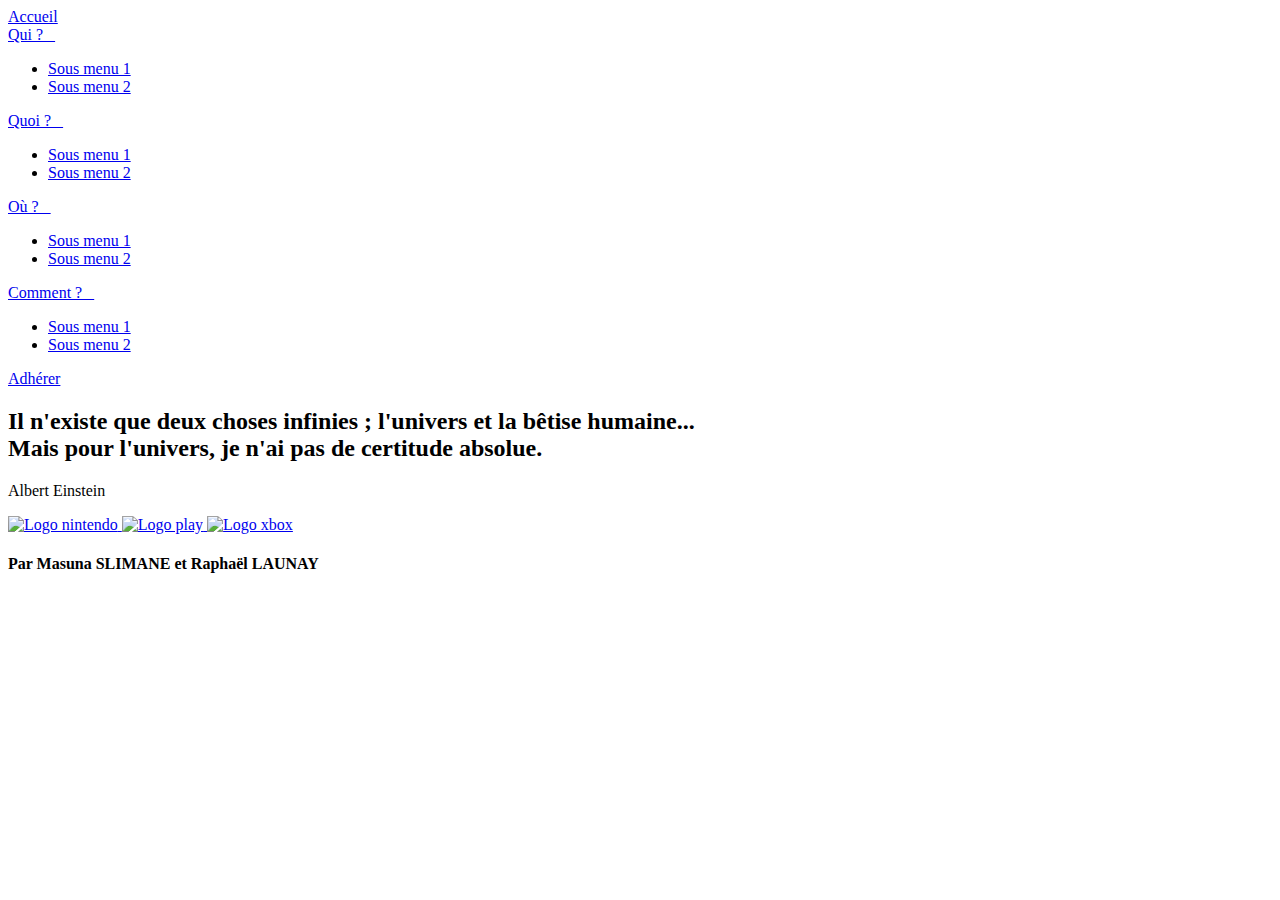
==== Index.html @ 208a28e5 "Commit 2" ====
<!DOCTYPE html>
<html>

<head>
    <meta charset="utf-8" />
    <meta http-equiv="X-UA-Compatible" content="=IE-edge">
    <title tire> Les ptits Débrouillards </title>
    <meta name="viewport" content="width=device-width" , initial-scale="1">
    <link rel="stylesheet" type="text/css" media="screen" href="style.css" />
    <meta lang="fr-FR">
</head>

<body>
    <!--  header -->
    <header>
        <nav>
            <li><a href="index.html">Accueil</a></li>
            <li class="deroulant" id="menu"><a href="#"> Qui ? &ensp;</a>
                <ul class="sous">
                    <li><a href="ProfLayton.html"> Sous menu 1 </a></li>
                    <li><a href="Mario Kart.html"> Sous menu 2 </a></li>
                </ul>
            </li>
            <li class=deroulant id="menu"> <a href="#"> Quoi ? &ensp;</a>
                <ul class="sous">
                    <li><a href="ProfLayton.html"> Sous menu 1 </a></li>
                    <li><a href="Mario Kart.html"> Sous menu 2 </a></li>
                </ul>
            </li>
            <li class=deroulant id="menu"> <a href="#"> Où ? &ensp;</a>
                <ul class="sous">
                    <li><a href="ProfLayton.html"> Sous menu 1 </a></li>
                    <li><a href="Mario Kart.html"> Sous menu 2 </a></li>
                </ul>
            </li>
            <li class=deroulant id="menu"> <a href="#"> Comment ? &ensp;</a>
                <ul class="sous">
                    <li><a href="ProfLayton.html"> Sous menu 1 </a></li>
                    <li><a href="Mario Kart.html"> Sous menu 2 </a></li>
                </ul>
            </li>
            <li><a href="Formulaire.html"> Adhérer </a></li>
        </nav>
    </header>


    <!--  Body  -->
    <section id="Citation">
        <h2 id="Quote"> Il n'existe que deux choses infinies ; l'univers et la bêtise humaine... <br>
            Mais pour l'univers, je n'ai pas de certitude absolue. </h2>
        <p id="QuoteQui"> Albert Einstein </p>
    </section>


    <!--  footer -->
    <footer>
        <section id="imgfooter">
            <a target="_blank" href="https://www.nintendo.fr/" class="lien-nintendo">
                <img src="Images/Footer/Nintendo.png" alt="Logo nintendo" title="Logo Nintendo" />
            </a>
            <a target="_blank" href="https://www.playstation.com/fr-fr/" class="playstation">
                <img src="Images/Footer/Playstation.png" alt="Logo play" title="Logo Playstation" />
            </a>
            <a target="_blank" href="https://www.xbox.com/fr-FR" class="lien-icone">
                <img src="Images/Footer/Xbox.png" alt="Logo xbox" title="Logo XBOX" />
            </a>
        </section>
        <section id="credit">
            <h4> Par Masuna SLIMANE et Raphaël LAUNAY </h4>
        </section>
    </footer>
    </footer>
</body>


</html>
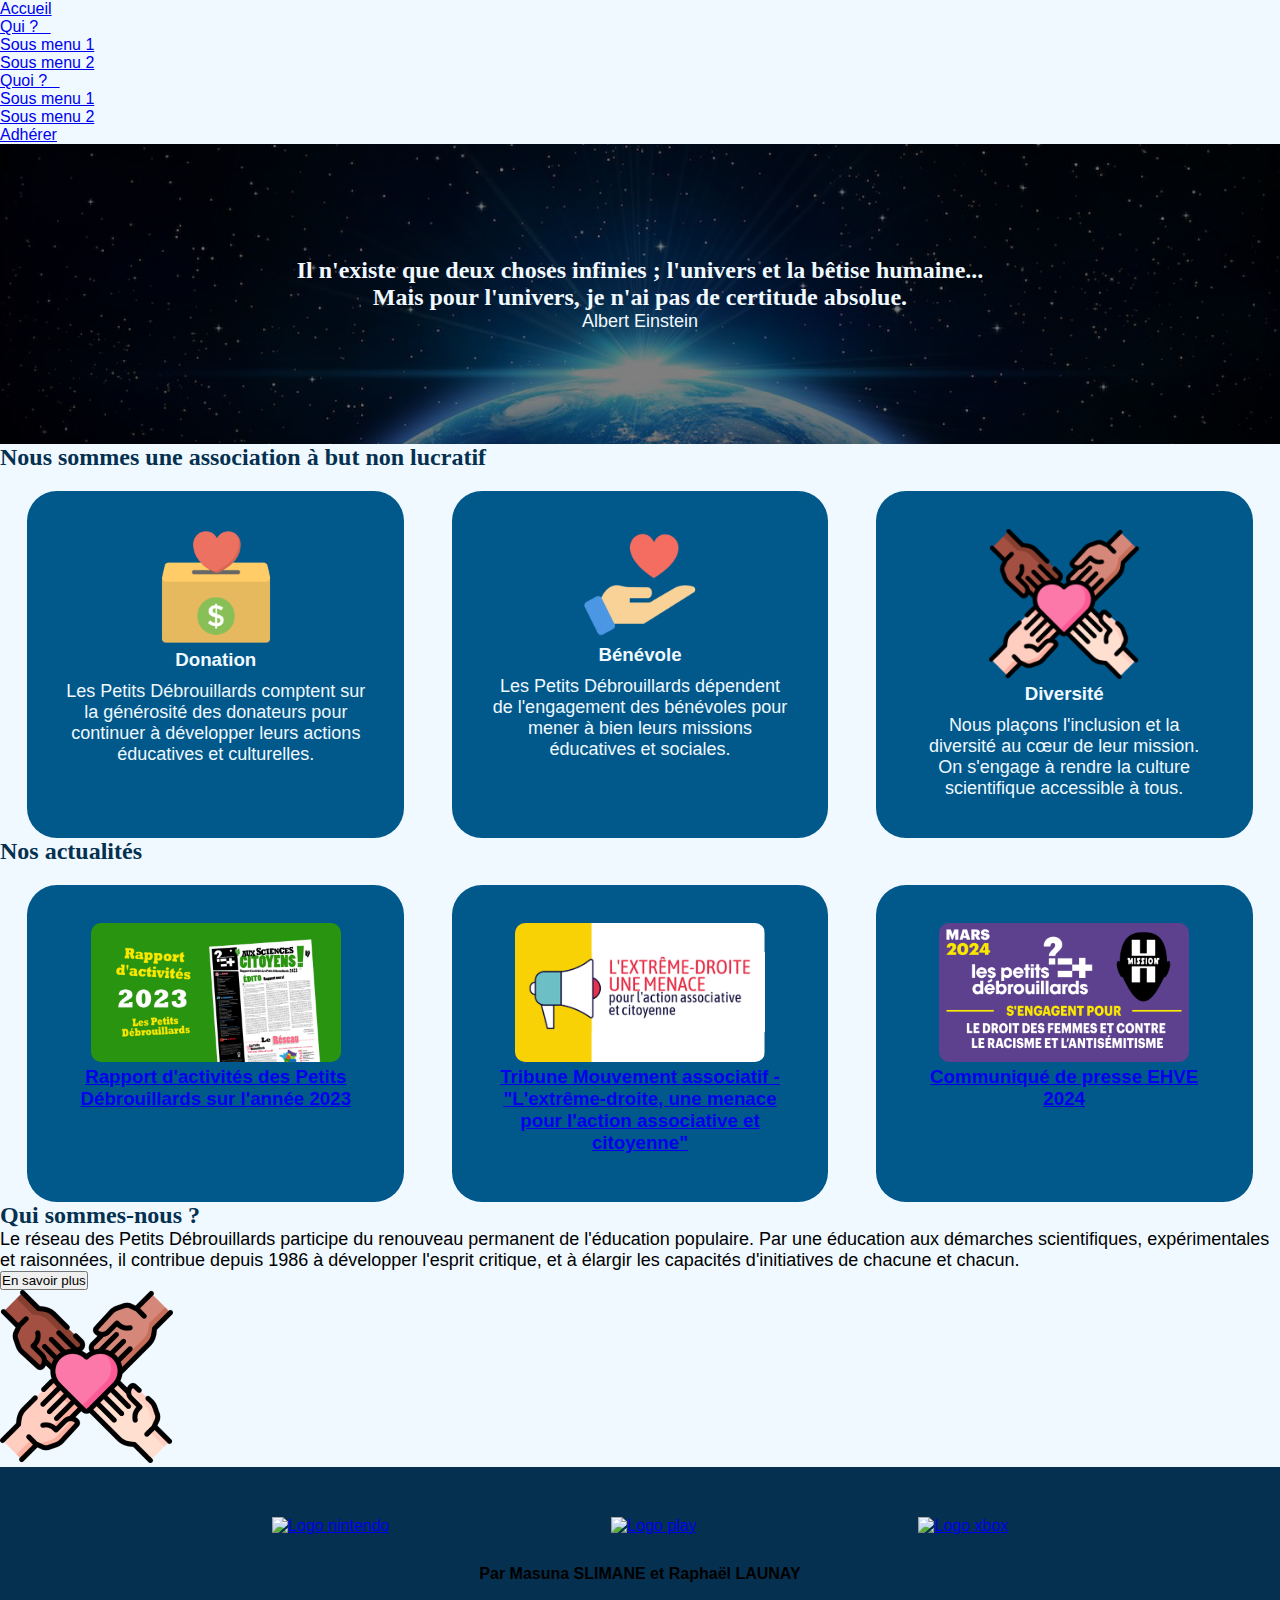
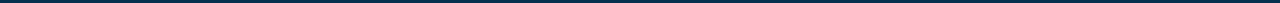
==== commit d194aa3a: "Commit 7" ====
--- a/Index.html
+++ b/Index.html
@@ -6,7 +6,9 @@
     <meta http-equiv="X-UA-Compatible" content="=IE-edge">
     <title tire> Les ptits Débrouillards </title>
     <meta name="viewport" content="width=device-width" , initial-scale="1">
-    <link rel="stylesheet" type="text/css" media="screen" href="style.css" />
+    <link rel='stylesheet' type='text/css' media='screen' href="Header.css" />
+    <link rel="stylesheet" type="text/css" media="screen" href="Style.css" />
+    <link rel="stylesheet" type="text/css" media="screen" href="Index.css" />
     <meta lang="fr-FR">
 </head>
 
@@ -27,19 +29,7 @@
                     <li><a href="Mario Kart.html"> Sous menu 2 </a></li>
                 </ul>
             </li>
-            <li class=deroulant id="menu"> <a href="#"> Où ? &ensp;</a>
-                <ul class="sous">
-                    <li><a href="ProfLayton.html"> Sous menu 1 </a></li>
-                    <li><a href="Mario Kart.html"> Sous menu 2 </a></li>
-                </ul>
-            </li>
-            <li class=deroulant id="menu"> <a href="#"> Comment ? &ensp;</a>
-                <ul class="sous">
-                    <li><a href="ProfLayton.html"> Sous menu 1 </a></li>
-                    <li><a href="Mario Kart.html"> Sous menu 2 </a></li>
-                </ul>
-            </li>
-            <li><a href="Formulaire.html"> Adhérer </a></li>
+            <li><a id="Adhésion" href="Adhesion.html"> Adhérer </a></li>
         </nav>
     </header>
 
@@ -51,11 +41,85 @@
         <p id="QuoteQui"> Albert Einstein </p>
     </section>
 
+    <section id="Nous">
+        <h2> Nous sommes une association à but non lucratif</h2>
+        <div id="Blocs">
+            <div class="PitiBloc">
+                <img src="Images/Picto/Don.png" id="Picto" alt="Pictogramme signifiant le don" />
+                <h3> Donation </h3>
+                <p>Les Petits Débrouillards comptent
+                    sur la générosité des donateurs
+                    pour continuer à développer leurs
+                    actions éducatives et culturelles.</p>
+            </div>
+            <div class="PitiBloc">
+                <img src="Images/Picto/Sante.png" id="Picto" alt="Pictogramme signifiant la santé" />
+                <h3> Bénévole </h3>
+                <p>Les Petits Débrouillards
+                    dépendent de l'engagement des
+                    bénévoles pour mener à bien leurs
+                    missions éducatives et sociales. </p>
+            </div>
+            <div class="PitiBloc">
+                <img src="Images/Picto/Ensemble.png" id="Picto"
+                    alt="Pictogramme signifiant l'inclusion et la diversité" />
+                <h3> Diversité </h3>
+                <p> Nous plaçons l'inclusion et la
+                    diversité au cœur de leur mission. <br>
+                    On s'engage à rendre la culture
+                    scientifique accessible à tous. </p>
+            </div>
+        </div>
+    </section>
+
+    <section id="Actus">
+        <h2> Nos actualités </h2>
+        <div id="PetitActu">
+            <div class="CaseActu">
+                <img src="Images/Thumbnail/Actu1.png" id="Minia" />
+                <a href="https://www.lespetitsdebrouillards.org/Data/Ou/apd/ra_apd.pdf">
+                    <h3> Rapport d'activités des Petits Débrouillards sur l'année 2023 </h3>
+                </a>
+            </div>
+            <div class="CaseActu">
+                <img src="Images/Thumbnail/Actu2.png" id="Minia" />
+                <a
+                    href="https://lemouvementassociatif.org/l-extreme-droite-une-menace-pour-l-action-associative-et-citoyenne-la-tribune/">
+                    <h3>
+                        Tribune Mouvement associatif - "L'extrême-droite, une menace pour l'action associative et
+                        citoyenne" </h3>
+                </a>
+            </div>
+            <div class="CaseActu">
+                <img src="Images/Thumbnail/Actu3.png" id="Minia" />
+                <a
+                    href="chrome-extension://efaidnbmnnnibpcajpcglclefindmkaj/https://www.lespetitsdebrouillards.org/Data/Ou/apd/DP_EHVE_2024.pdf">
+                    <h3>
+                        Communiqué de presse EHVE 2024 </h3>
+                </a>
+            </div>
+        </div>
+    </section>
+
+    <section id="Qui"></section>
+    <h2> Qui sommes-nous ? </h2>
+    <div id="QuiG">
+        <p> Le réseau des Petits Débrouillards participe du renouveau permanent de l'éducation populaire. Par une
+            éducation aux démarches scientifiques, expérimentales et raisonnées, il contribue depuis 1986 à développer
+            l'esprit critique, et à élargir les capacités d'initiatives de chacune et chacun. </p>
+            <a href="Qui.html"> <button> En savoir plus </button> </a>
+              
+    </div>
+    <div id="QuiD">
+        <img src="Images/Picto/Ensemble.png">
+    </div>
+    </section>
+
 
     <!--  footer -->
     <footer>
         <section id="imgfooter">
-            <a target="_blank" href="https://www.nintendo.fr/" class="lien-nintendo">
+            <a target="_blank" href="MentionsLegales.html" class="lien-nintendo">
                 <img src="Images/Footer/Nintendo.png" alt="Logo nintendo" title="Logo Nintendo" />
             </a>
             <a target="_blank" href="https://www.playstation.com/fr-fr/" class="playstation">
--- a/Style.css
+++ b/Style.css
@@ -0,0 +1,77 @@
+* {
+    margin: 0px;
+    padding: 0px;
+    font-family: 'Gill Sans', 'Gill Sans MT', Calibri, 'Trebuchet MS', sans-serif;
+}
+
+body {
+    background-color: #eff9ff;
+    display: flex;
+    flex-direction: column;
+}
+
+em {
+    font-style: normal;
+    color: #05304f;
+    font-weight: bold;
+}
+
+h2 {
+    font-size: x-large;
+    font-family: Cambria, Cochin, Georgia, Times, 'Times New Roman', serif;
+    color: #05304f;
+    display: flex;
+    flex-direction: row;
+    justify-content: baseline;
+}
+
+p {
+    font-size: large;
+    font-family: 'Lucida Sans', 'Lucida Sans Regular', 'Lucida Grande', 'Lucida Sans Unicode', Geneva, Verdana, sans-serif;
+}
+
+#Formulaire {
+    font-family: 'Franklin Gothic Medium', 'Arial Narrow', Arial, sans-serif;
+    width: 100%;
+    text-align: center;
+    background-color: #EDE2D1;
+    padding-top: 40px;
+    padding-bottom: 40px;
+}
+
+#article {
+    margin-left: 10px;
+    margin-right: 10px;
+}
+
+textarea {
+    width: 50%;
+    height: 500px;
+}
+
+#image {
+    size-adjust: 80%;
+    display: flex;
+    flex-direction: row;
+    align-self: center;
+}
+
+footer {
+    display: flex;
+    flex-direction: column;
+    background-color: #05304f;
+    padding: 20px;
+}
+
+#imgfooter {
+    display: flex;
+    padding: 30px;
+    flex-direction: row;
+    justify-content: space-evenly;
+    align-items: center;
+}
+
+#credit {
+    display: flex;
+    justify-content: center;
+}--- a/Index.css
+++ b/Index.css
@@ -0,0 +1,68 @@
+#Citation {
+    background-image: url(Images/Espace.png);
+    background-size: cover;
+    background-position: 75%;
+    height: 300px;
+    display: flex;
+    flex-direction: column;
+    justify-content: center;
+    align-items: center;
+}
+
+
+#Quote,
+#QuoteQui {
+    color: #eff9ff;
+    text-align: center;
+}
+
+#Blocs {
+    display: flex;
+    flex-direction: inherit;
+    justify-content: space-evenly;
+}
+
+.PitiBloc {
+    text-align: center;
+    color: #eff9ff;
+    background-color: #01588b;
+    max-width: 300px;
+    padding: 3%;
+    border-radius: 30px;
+    margin-top: 20px;
+    margin-left: 20px;
+    margin-right: 20px;
+}
+
+h3{
+    margin-bottom: 10px;
+}
+
+#Picto{
+    max-width: 150px;
+    max-height: 150px;
+}
+
+#Minia{
+    max-width: 250px;
+    border-radius: 10px;
+}
+
+
+#PetitActu {
+    display: flex;
+    flex-direction: inherit;
+    justify-content: space-evenly;
+}
+
+.CaseActu {
+    text-align: center;
+    color: #eff9ff;
+    background-color: #01588b;
+    max-width: 300px;
+    padding: 3%;
+    border-radius: 30px;
+    margin-top: 20px;
+    margin-left: 20px;
+    margin-right: 20px;
+}
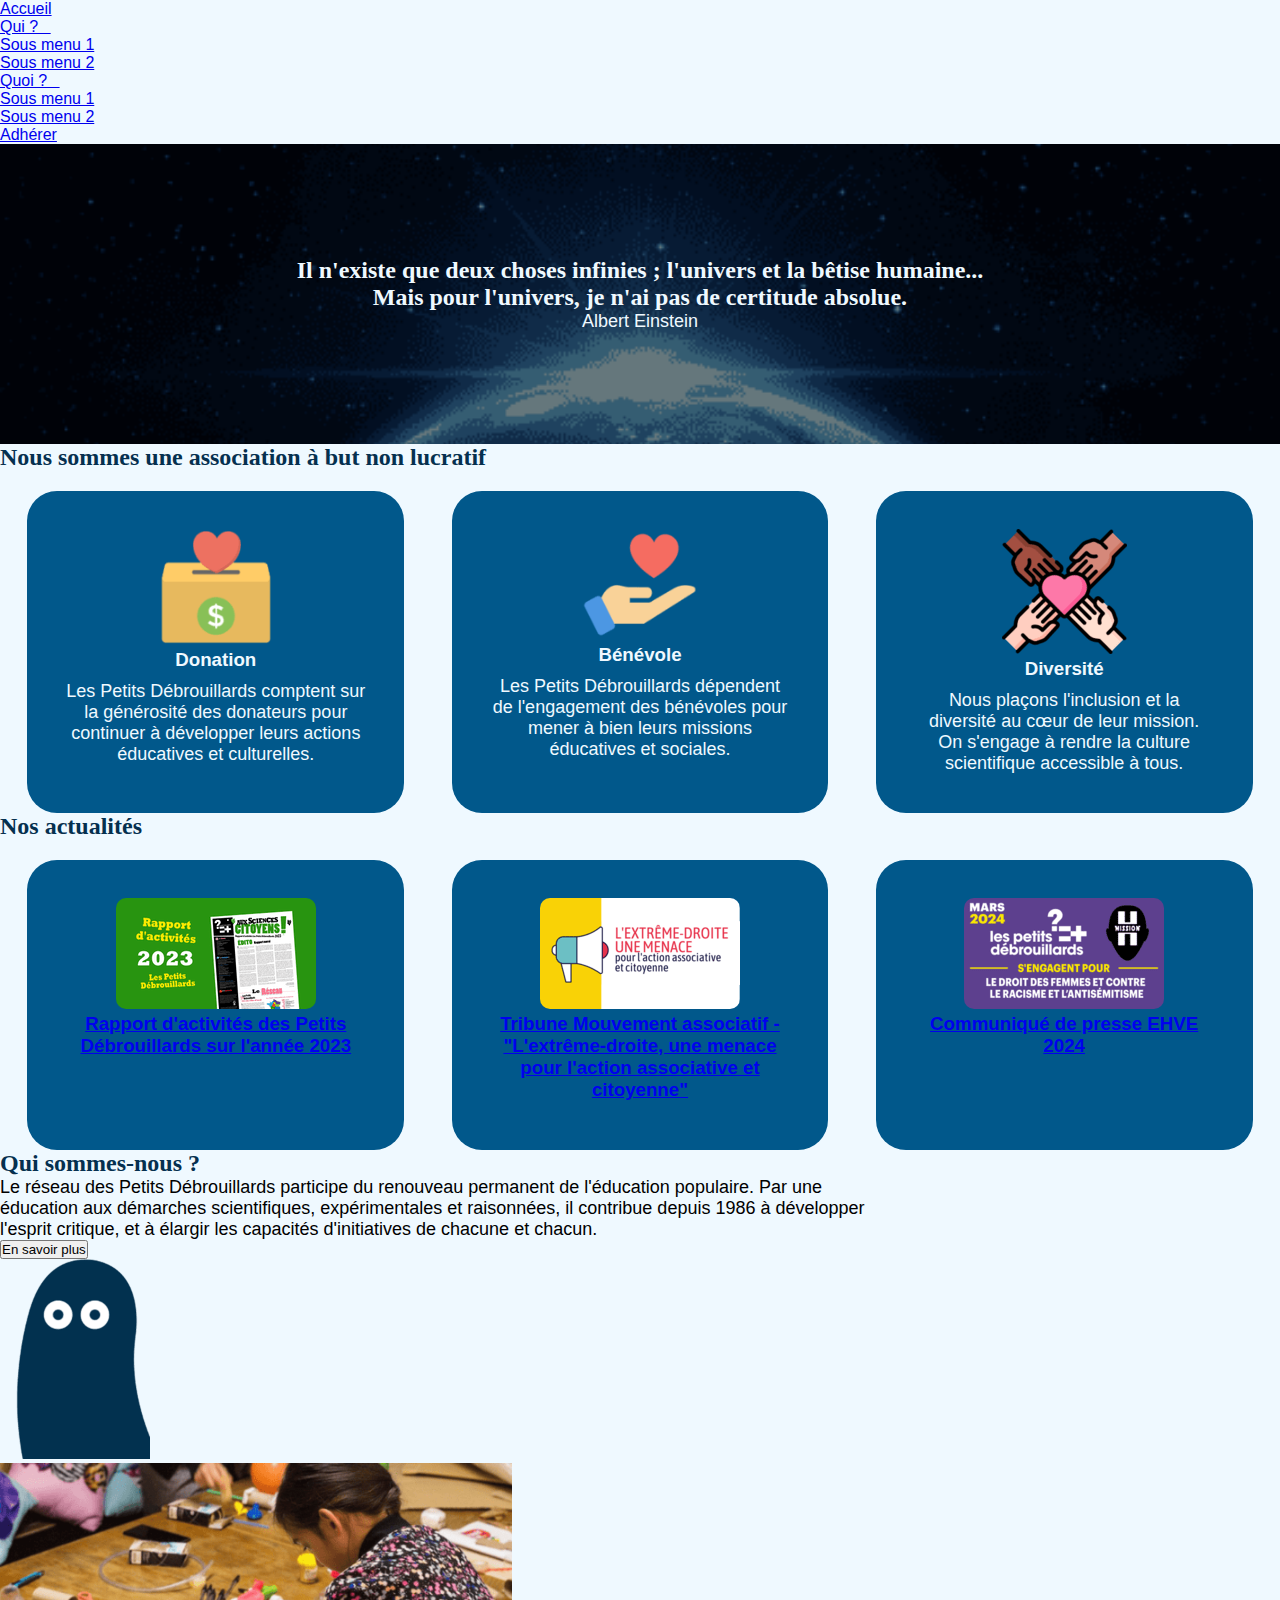
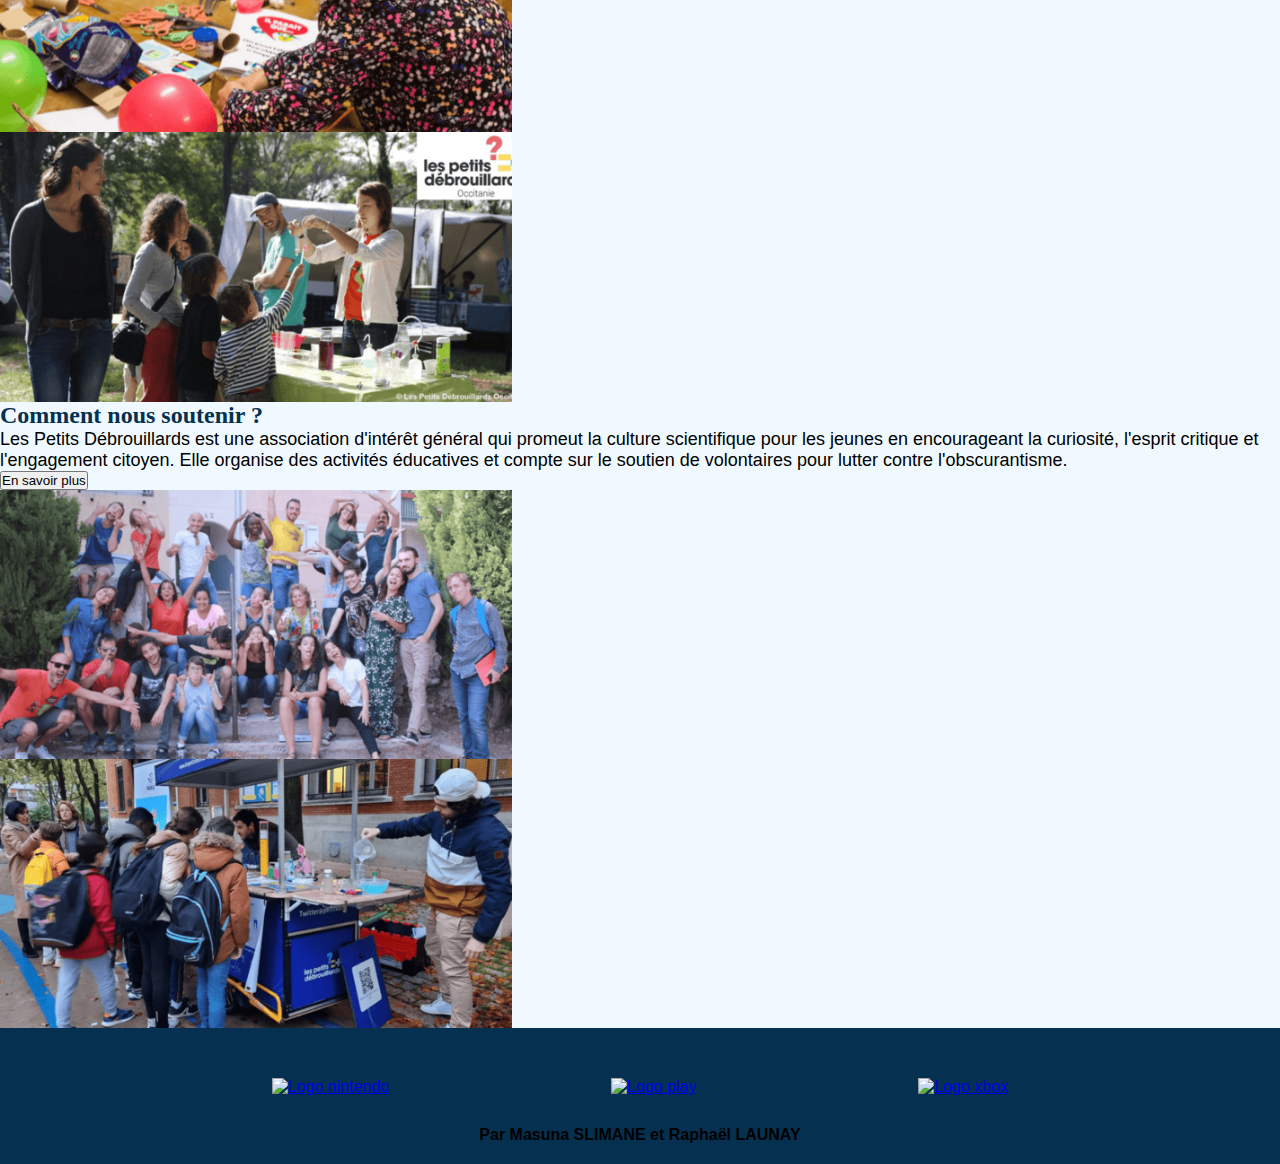
==== commit 4b30b704: "Commit 8 - Fin du cours" ====
--- a/Index.html
+++ b/Index.html
@@ -107,12 +107,30 @@
         <p> Le réseau des Petits Débrouillards participe du renouveau permanent de l'éducation populaire. Par une
             éducation aux démarches scientifiques, expérimentales et raisonnées, il contribue depuis 1986 à développer
             l'esprit critique, et à élargir les capacités d'initiatives de chacune et chacun. </p>
-            <a href="Qui.html"> <button> En savoir plus </button> </a>
-              
+        <a href="Qui.html"> <button> En savoir plus </button> </a>
+
     </div>
     <div id="QuiD">
-        <img src="Images/Picto/Ensemble.png">
+        <img id="Perso" src="Images/Picto/Personnage.png">
     </div>
+    </section>
+
+    <section id="Images1"></section>
+    <img id="ImgDessEnf" src="Images/DessinEnfant.png" />
+    <img id="ActSci" src="Images/Science.png">
+    </section>
+
+    <section id="Quoi"></section>
+    <h2> Comment nous soutenir ? </h2>
+    <p>Les Petits Débrouillards est une association d'intérêt général qui promeut la culture scientifique pour les
+        jeunes en encourageant la curiosité, l'esprit critique et l'engagement citoyen. Elle organise des activités
+        éducatives et compte sur le soutien de volontaires pour lutter contre l'obscurantisme.</p>
+    <a href="Adhesion.html"> <button> En savoir plus </button> </a>
+    </section>
+
+    <section id="Images2"></section>
+    <img id="ImgDessEnf" src="Images/Groupe.png" />
+    <img id="ActSci" src="Images/Boire.png">
     </section>
 
 
--- a/Style.css
+++ b/Style.css
@@ -30,19 +30,6 @@
     font-family: 'Lucida Sans', 'Lucida Sans Regular', 'Lucida Grande', 'Lucida Sans Unicode', Geneva, Verdana, sans-serif;
 }
 
-#Formulaire {
-    font-family: 'Franklin Gothic Medium', 'Arial Narrow', Arial, sans-serif;
-    width: 100%;
-    text-align: center;
-    background-color: #EDE2D1;
-    padding-top: 40px;
-    padding-bottom: 40px;
-}
-
-#article {
-    margin-left: 10px;
-    margin-right: 10px;
-}
 
 textarea {
     width: 50%;
--- a/Index.css
+++ b/Index.css
@@ -66,3 +66,27 @@
     margin-left: 20px;
     margin-right: 20px;
 }
+
+
+#QuiG{
+    width: 69%;
+}
+
+#QuiD{
+    width: 29%;
+}
+
+#Perso{
+    max-height: 200px ;
+}
+
+#ActSci, #ImgDessEnf{
+    display: flex;
+    flex-direction: row;
+    max-width: 40%;
+}
+
+#ActSci{
+    align-items: end;
+    justify-content: end;
+}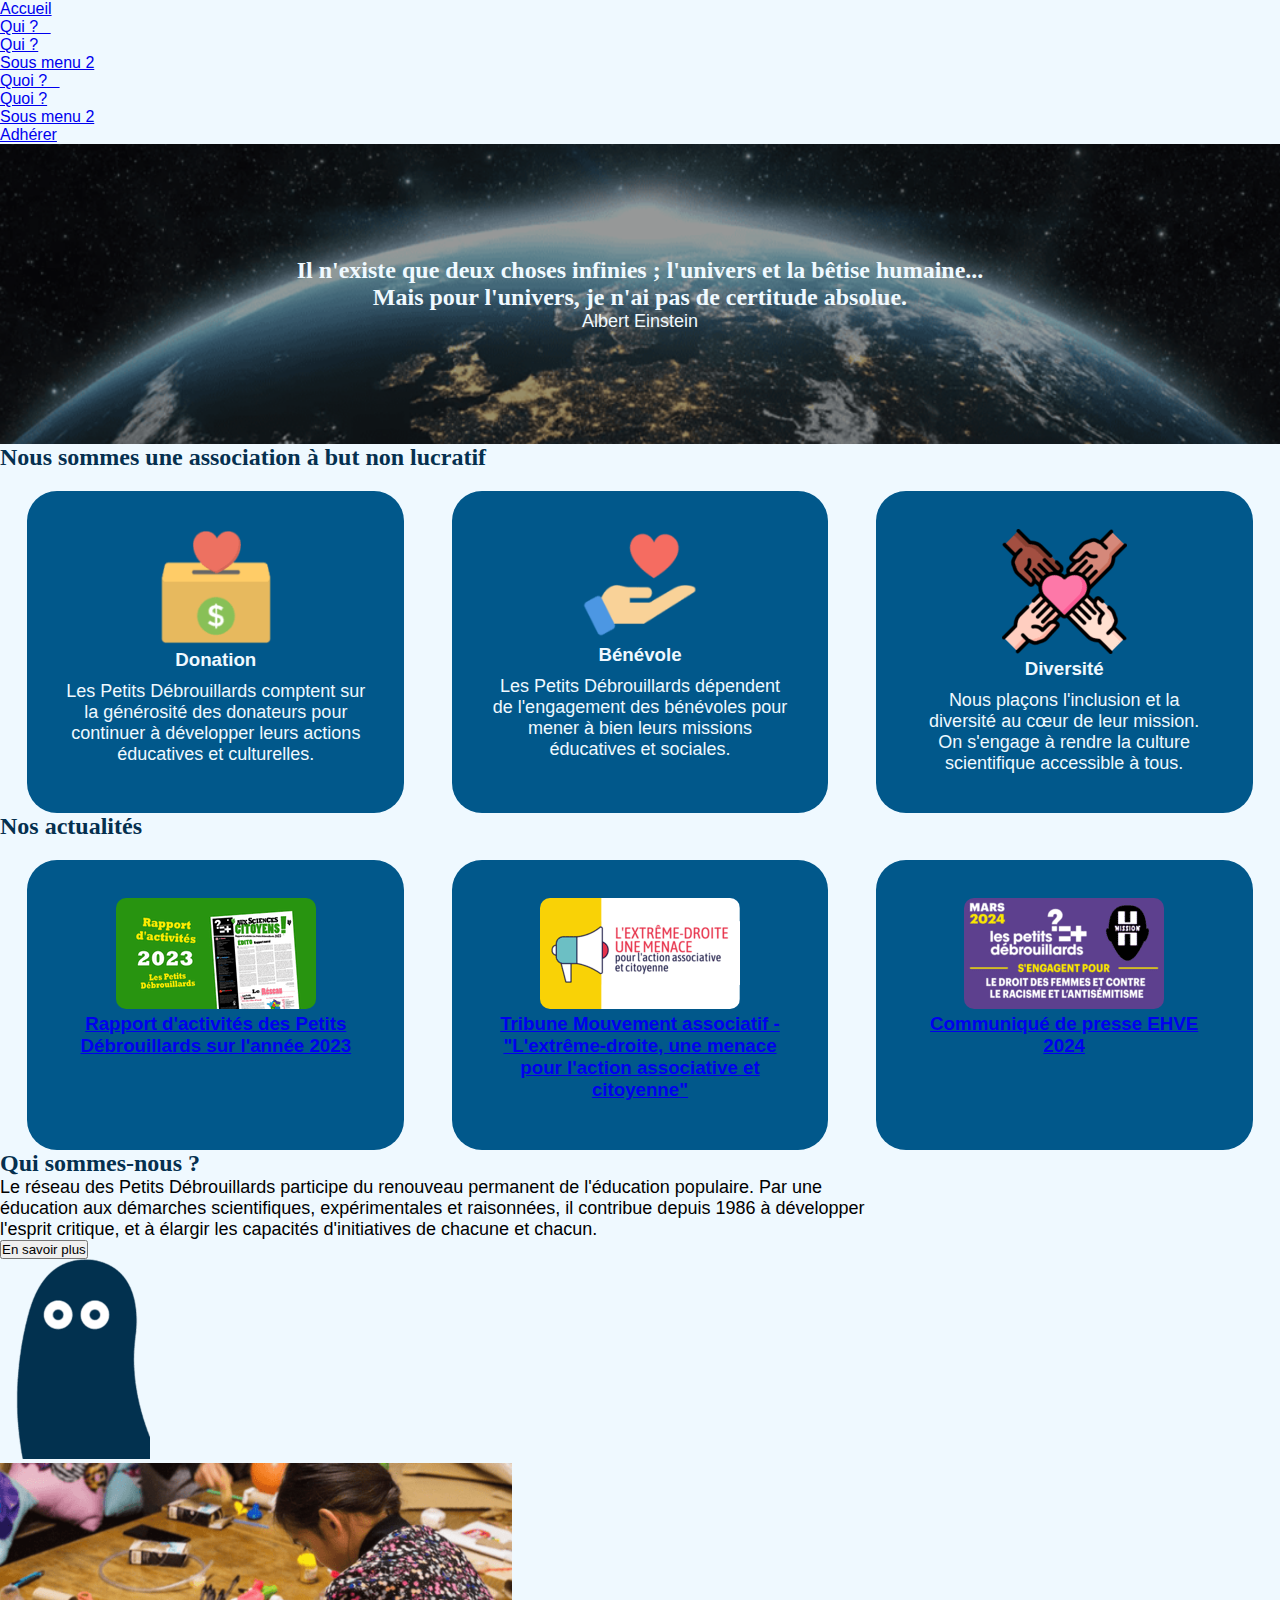
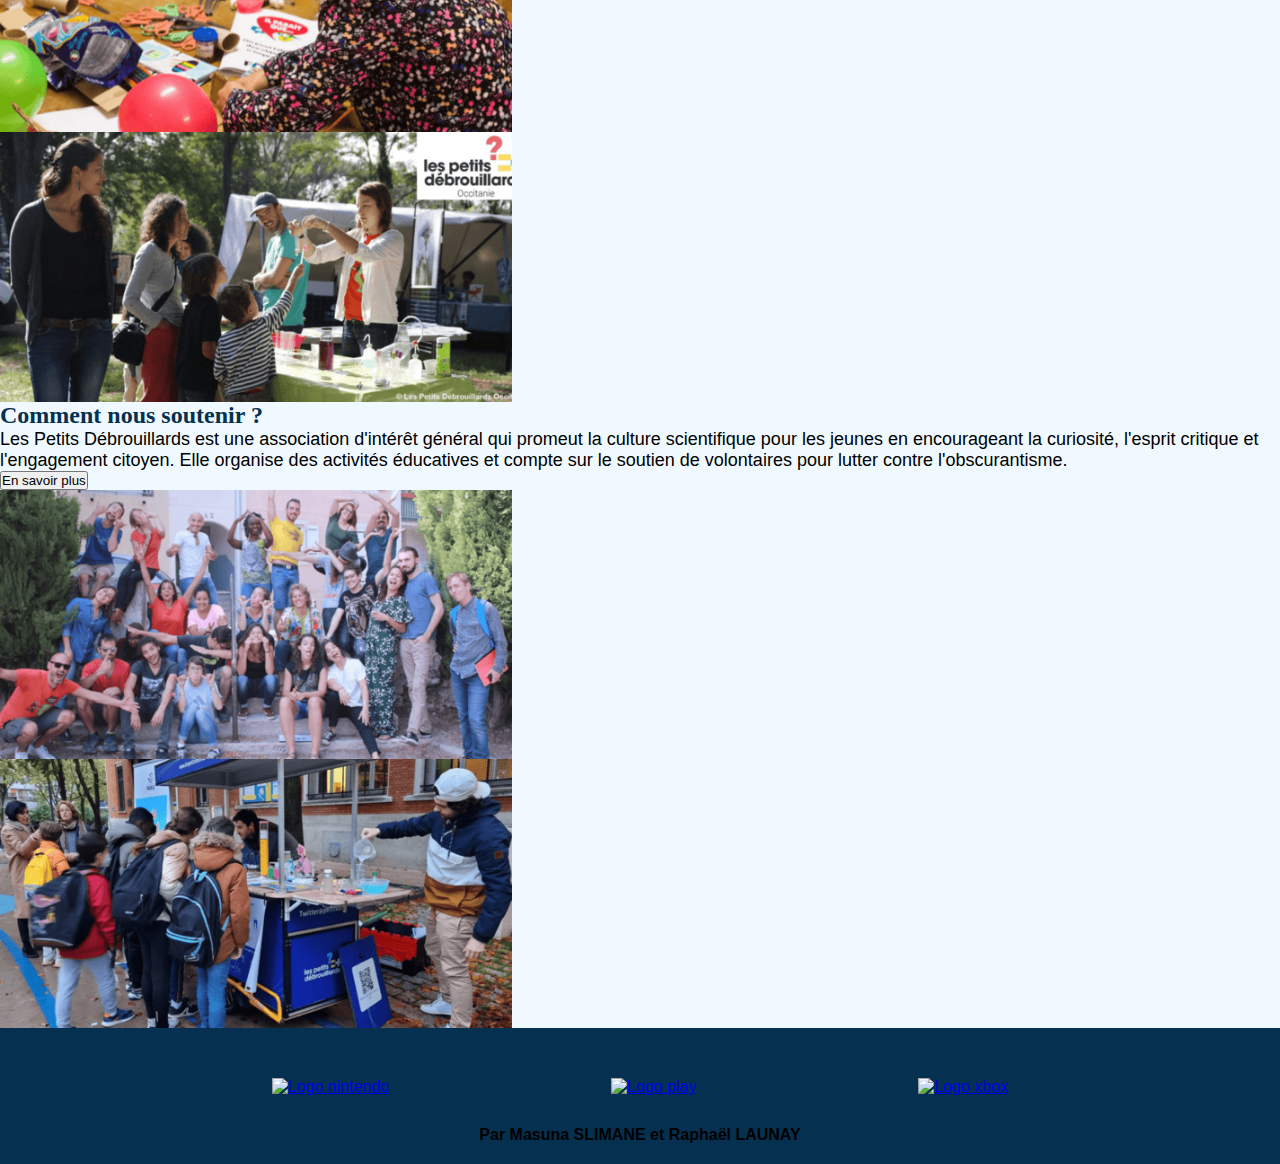
==== commit a329dd64: "Commit 9" ====
--- a/Index.html
+++ b/Index.html
@@ -19,13 +19,13 @@
             <li><a href="index.html">Accueil</a></li>
             <li class="deroulant" id="menu"><a href="#"> Qui ? &ensp;</a>
                 <ul class="sous">
-                    <li><a href="ProfLayton.html"> Sous menu 1 </a></li>
+                    <li><a href="Qui.html"> Qui ? </a></li>
                     <li><a href="Mario Kart.html"> Sous menu 2 </a></li>
                 </ul>
             </li>
             <li class=deroulant id="menu"> <a href="#"> Quoi ? &ensp;</a>
                 <ul class="sous">
-                    <li><a href="ProfLayton.html"> Sous menu 1 </a></li>
+                    <li><a href="Quoi.html"> Quoi ? </a></li>
                     <li><a href="Mario Kart.html"> Sous menu 2 </a></li>
                 </ul>
             </li>
--- a/Index.css
+++ b/Index.css
@@ -1,7 +1,74 @@
+* {
+    margin: 0px;
+    padding: 0px;
+    font-family: 'Gill Sans', 'Gill Sans MT', Calibri, 'Trebuchet MS', sans-serif;
+}
+
+body {
+    background-color: #eff9ff;
+    display: flex;
+    flex-direction: column;
+}
+
+em {
+    font-style: normal;
+    color: #05304f;
+    font-weight: bold;
+}
+
+h2 {
+    font-size: x-large;
+    font-family: Cambria, Cochin, Georgia, Times, 'Times New Roman', serif;
+    color: #05304f;
+    display: flex;
+    flex-direction: row;
+    justify-content: baseline;
+}
+
+p {
+    font-size: large;
+    font-family: 'Lucida Sans', 'Lucida Sans Regular', 'Lucida Grande', 'Lucida Sans Unicode', Geneva, Verdana, sans-serif;
+}
+
+
+#image {
+    size-adjust: 80%;
+    display: flex;
+    flex-direction: row;
+    align-self: center;
+}
+
+footer {
+    display: flex;
+    flex-direction: column;
+    background-color: #05304f;
+    padding: 20px;
+}
+
+#imgfooter {
+    display: flex;
+    padding: 30px;
+    flex-direction: row;
+    justify-content: space-evenly;
+    align-items: center;
+}
+
+#credit {
+    display: flex;
+    justify-content: center;
+}
+
+
+
+
+
+
+
+
 #Citation {
     background-image: url(Images/Espace.png);
     background-size: cover;
-    background-position: 75%;
+    background-position: 100%;
     height: 300px;
     display: flex;
     flex-direction: column;
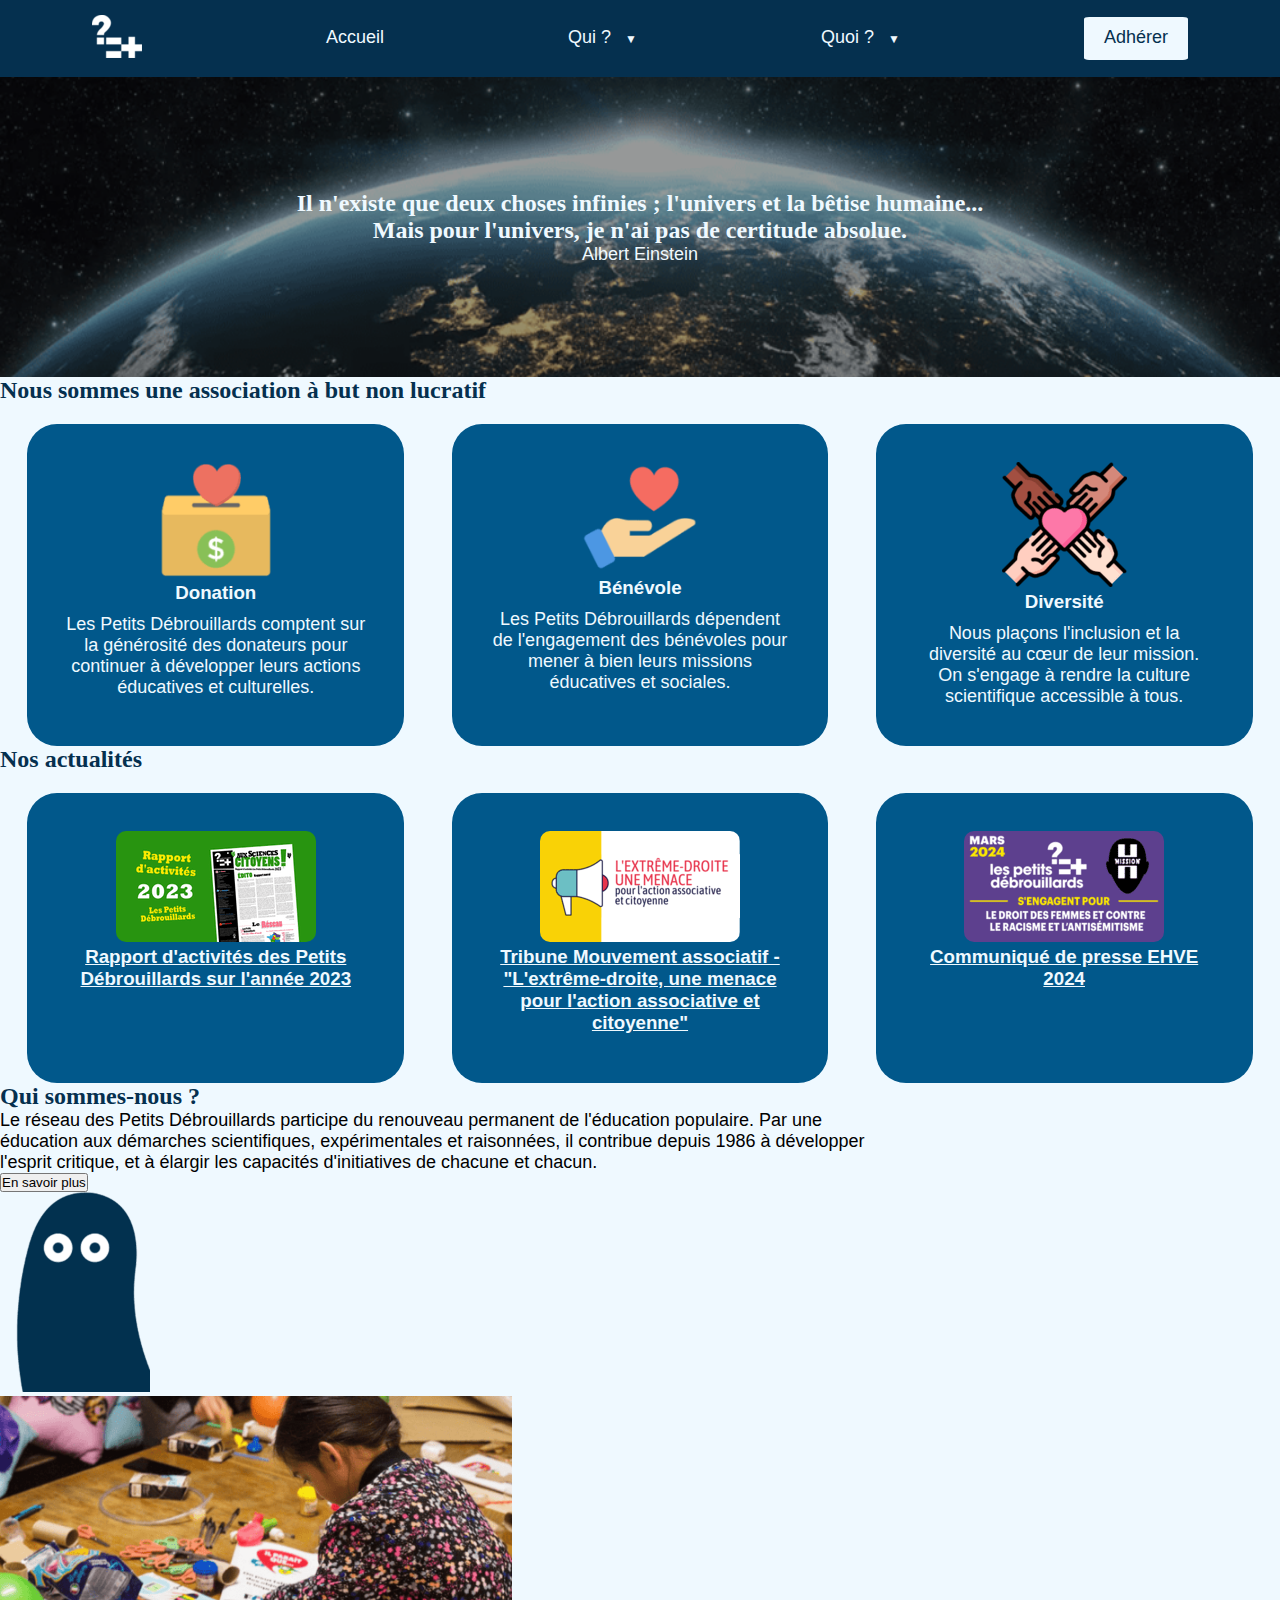
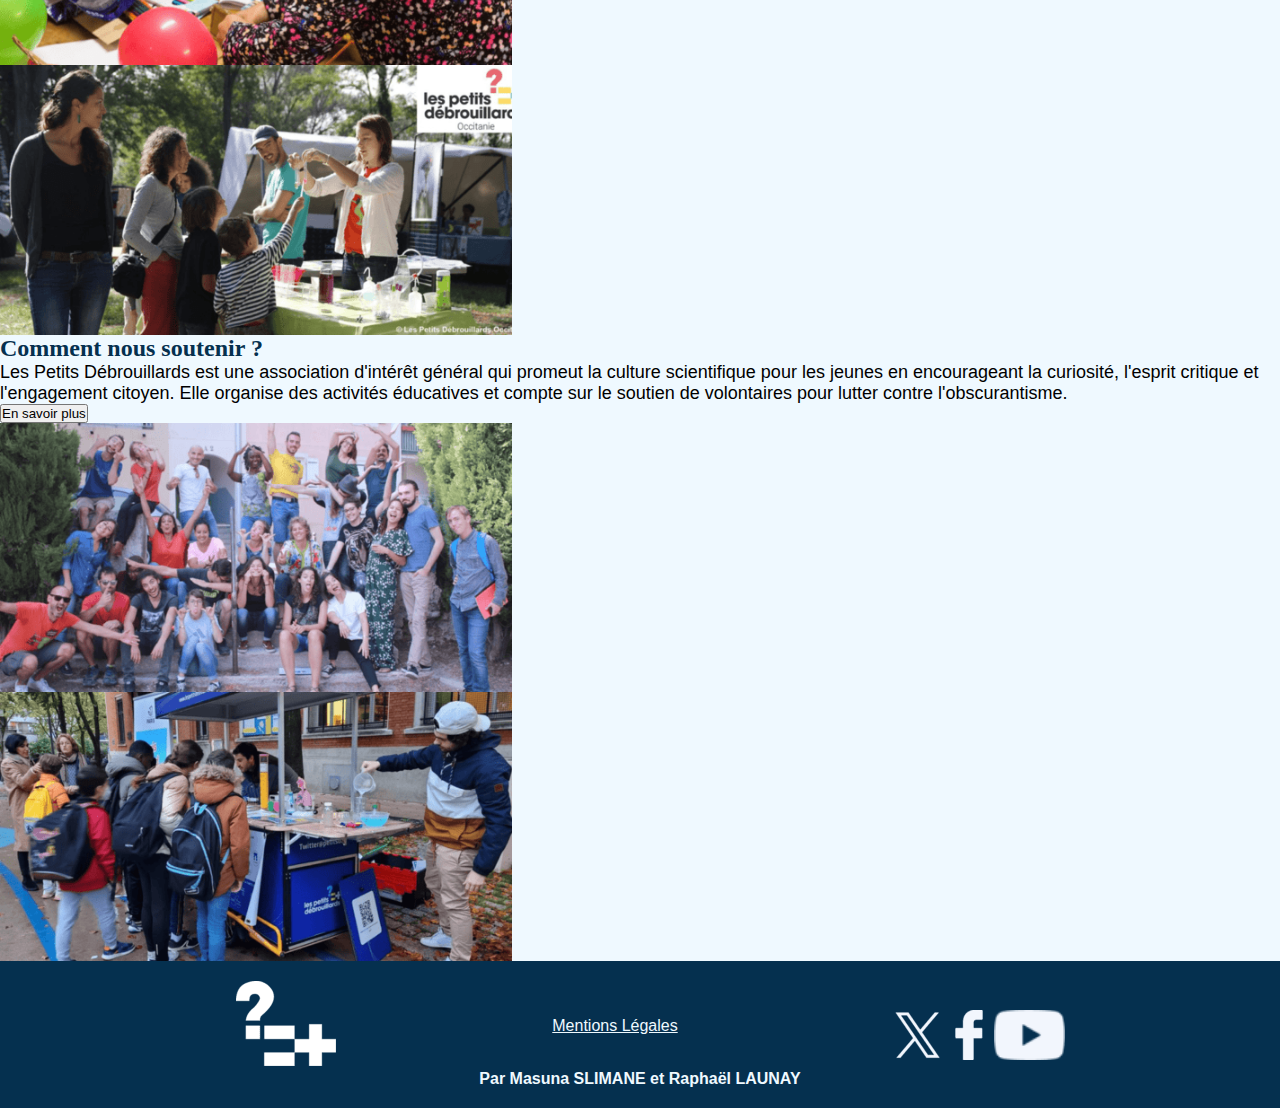
==== commit 070f1abe: "Commit 10 - Fin de Cours" ====
--- a/Index.html
+++ b/Index.html
@@ -7,7 +7,6 @@
     <title tire> Les ptits Débrouillards </title>
     <meta name="viewport" content="width=device-width" , initial-scale="1">
     <link rel='stylesheet' type='text/css' media='screen' href="Header.css" />
-    <link rel="stylesheet" type="text/css" media="screen" href="Style.css" />
     <link rel="stylesheet" type="text/css" media="screen" href="Index.css" />
     <meta lang="fr-FR">
 </head>
@@ -16,6 +15,7 @@
     <!--  header -->
     <header>
         <nav>
+            <li><img src="Images/Identité/LogoB-Petit.png" id="logoHeader"></li>
             <li><a href="index.html">Accueil</a></li>
             <li class="deroulant" id="menu"><a href="#"> Qui ? &ensp;</a>
                 <ul class="sous">
@@ -136,23 +136,29 @@
 
     <!--  footer -->
     <footer>
+        <div id="MainFooter">
+        <section id="logo">
+            <img src="Images/Identité/LogoB.png" alt="Logo des Petits Débrouillards">
+        </section>
+        <section id="Lieu">
+            <a href="MentionsLegales.html"> Mentions Légales </a>
+        </section>
         <section id="imgfooter">
-            <a target="_blank" href="MentionsLegales.html" class="lien-nintendo">
-                <img src="Images/Footer/Nintendo.png" alt="Logo nintendo" title="Logo Nintendo" />
+            <a target="_blank" href="https://twitter.com/debrouillotwit" id="logoRS">
+                <img src="Images/Identité/LogoTwitter.png" alt="Logo de X, ex-Twitter" title="LogoX" />
             </a>
-            <a target="_blank" href="https://www.playstation.com/fr-fr/" class="playstation">
-                <img src="Images/Footer/Playstation.png" alt="Logo play" title="Logo Playstation" />
+            <a target="_blank" href="https://www.facebook.com/lespetitsdebrouillardsofficiel" id="logoRS">
+                <img src="Images/Identité/logoFacebook.png" alt="Logo de Facebook" title="Logo Facebook" />
             </a>
-            <a target="_blank" href="https://www.xbox.com/fr-FR" class="lien-icone">
-                <img src="Images/Footer/Xbox.png" alt="Logo xbox" title="Logo XBOX" />
+            <a target="_blank" href="https://www.youtube.com/channel/UCoTEedbBI6zQ2PW39PB2I2A" id="logoRS">
+                <img src="Images/Identité/LogoYoutube.png"/>
             </a>
         </section>
+    </div>
         <section id="credit">
             <h4> Par Masuna SLIMANE et Raphaël LAUNAY </h4>
         </section>
     </footer>
-    </footer>
-</body>
 
 
 </html>--- a/Header.css
+++ b/Header.css
@@ -0,0 +1,111 @@
+/* Début du menu déroulant */
+
+nav {
+    width: 100%;
+    min-width: 0px auto;
+    background-color: #05304f;
+    top: 0px;
+    display: flex;
+    flex-direction: row;
+    justify-content: space-around;
+    position: relative;
+    align-items: center;
+    padding-top: 15px;
+    padding-bottom: 15px;
+}
+
+nav ul {
+    list-style-type: none;
+}
+
+nav ul::after {
+    content: "";
+    display: table;
+    clear: both;
+}
+
+nav>ul li {
+    float: left;
+    width: 25%;
+    text-align: center;
+    position: relative;
+}
+
+nav a {
+    display: block;
+    text-decoration: none;
+    border-bottom: 2px solid transparent;
+    padding: 10px 0px;
+    color: #eff9ff;
+    font-size: large;
+    font-family: Arial, Helvetica, sans-serif;
+}
+
+nav a:hover {
+    color: #77d2ff;
+    border-bottom: 2px solid #77d2ff;
+}
+
+.sous a {
+    padding: 10px;
+    border-bottom: none;
+}
+
+.sous a:hover {
+    border-bottom: none;
+}
+
+.deroulant>a::after {
+    content: "▼";
+    font-size: 12px;
+}
+
+.sous {
+    display: none;
+    box-shadow: 0px 1px 2px #CCC;
+    background-color: #01588b;
+    width: auto;
+    position: absolute;
+}
+
+nav li:hover .sous {
+    display: block;
+}
+
+header {
+    display: flex;
+    flex-direction: row;
+    justify-content: center;
+    align-items: center;
+    background-color: #05304f;
+    border-radius: 5px;
+}
+
+a:hover {
+    text-decoration: underline;
+    font-weight: bold;
+}
+
+nav ul,
+nav li {
+    list-style: none;
+    margin: 0px;
+    padding: 0px;
+}
+
+#logoHead{
+    max-width: 50px;
+    max-height: 50px;
+}
+
+#Adhésion{
+    color: #05304f;
+    background-color: #eff9ff;
+    padding-left: 20px;
+    padding-right: 20px;
+    padding-top: 10px;
+    padding-bottom: 10px;
+    border-radius: 5%;
+}
+
+/* Fin du menu déroulant */--- a/Index.css
+++ b/Index.css
@@ -8,6 +8,14 @@
     background-color: #eff9ff;
     display: flex;
     flex-direction: column;
+}
+
+a{
+    color: #eff9ff;
+}
+
+a:hover{
+    color: #77d2ff;
 }
 
 em {
@@ -45,15 +53,31 @@
     padding: 20px;
 }
 
-#imgfooter {
+#MainFooter{
+    color: #eff9ff;
     display: flex;
-    padding: 30px;
     flex-direction: row;
     justify-content: space-evenly;
     align-items: center;
 }
 
+#imgfooter {
+    size-adjust: 80%;
+    display: flex;
+    flex-direction: row;
+    align-self: flex-end;
+}
+
+
+#logoRS{
+    display: flex;
+    flex-direction: row;
+    margin-top: 10px;
+    margin-bottom: 10px;
+}
+
 #credit {
+    color: #eff9ff;
     display: flex;
     justify-content: center;
 }
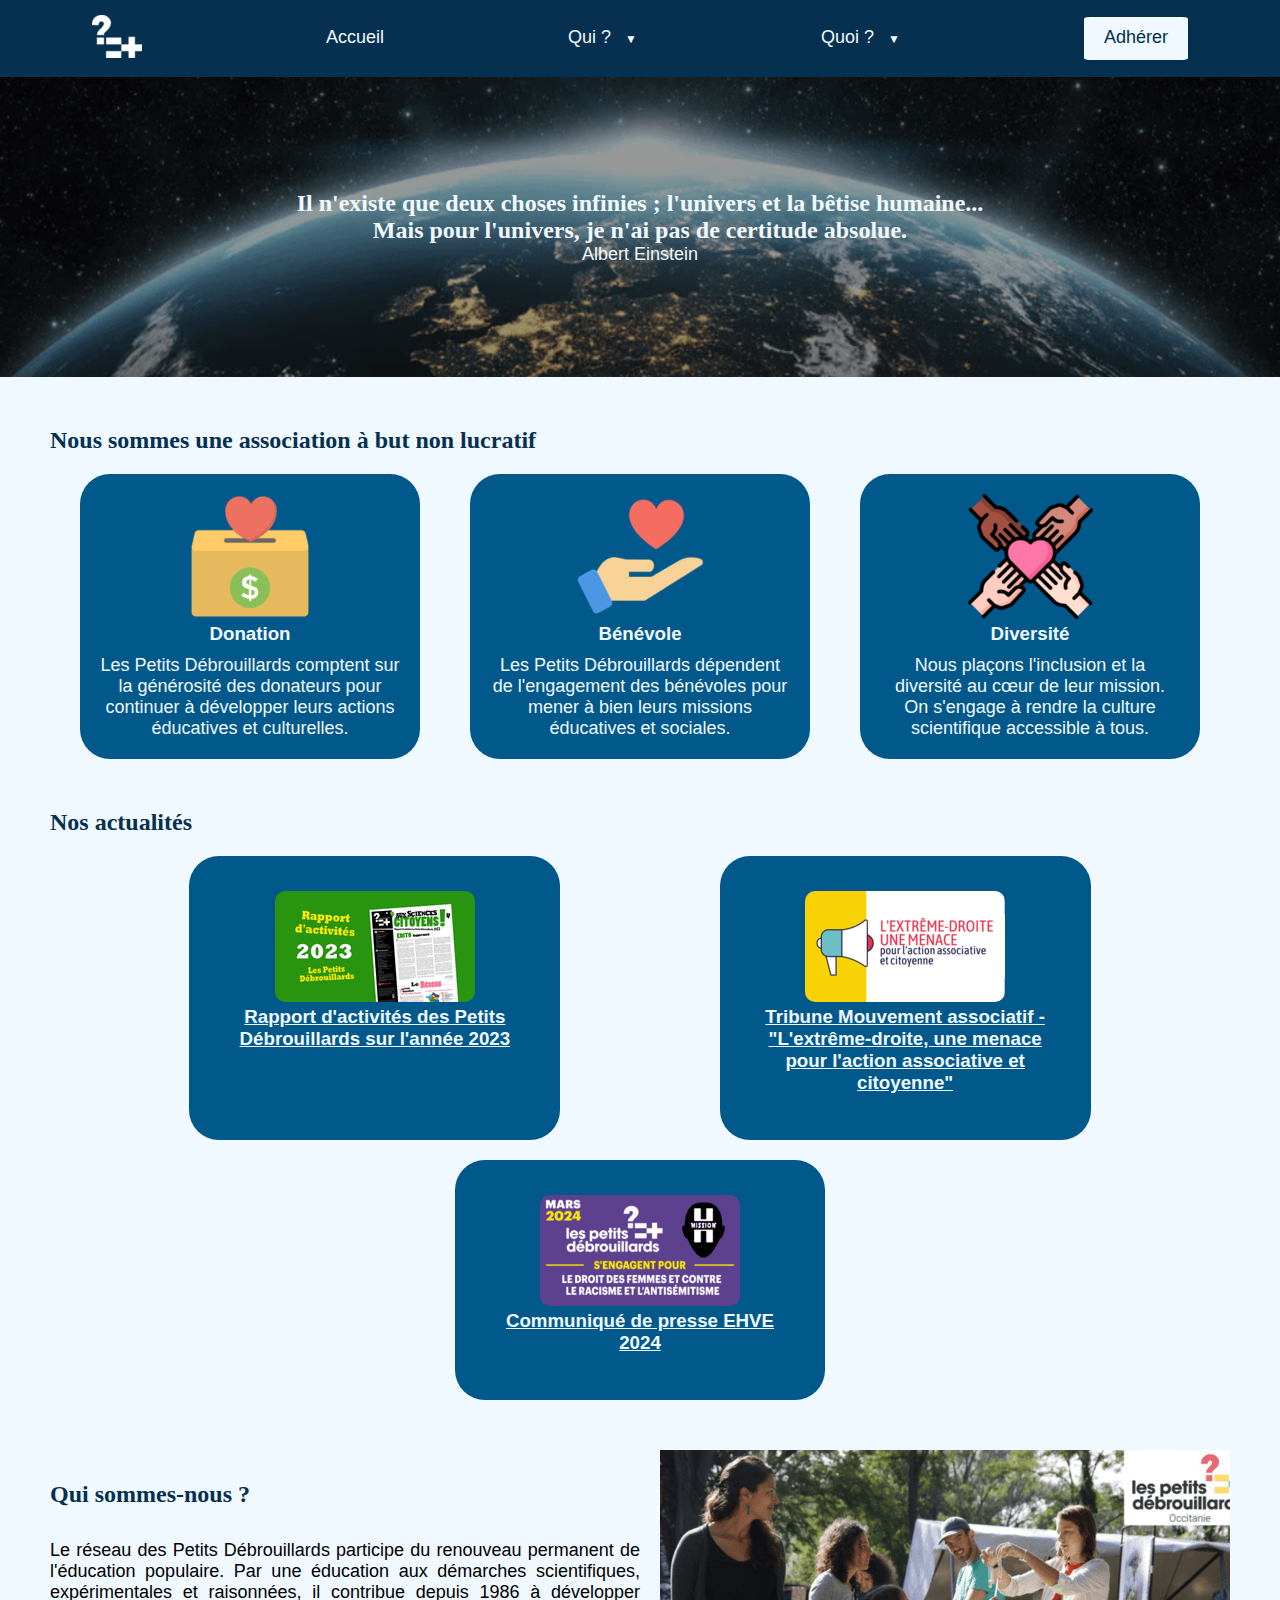
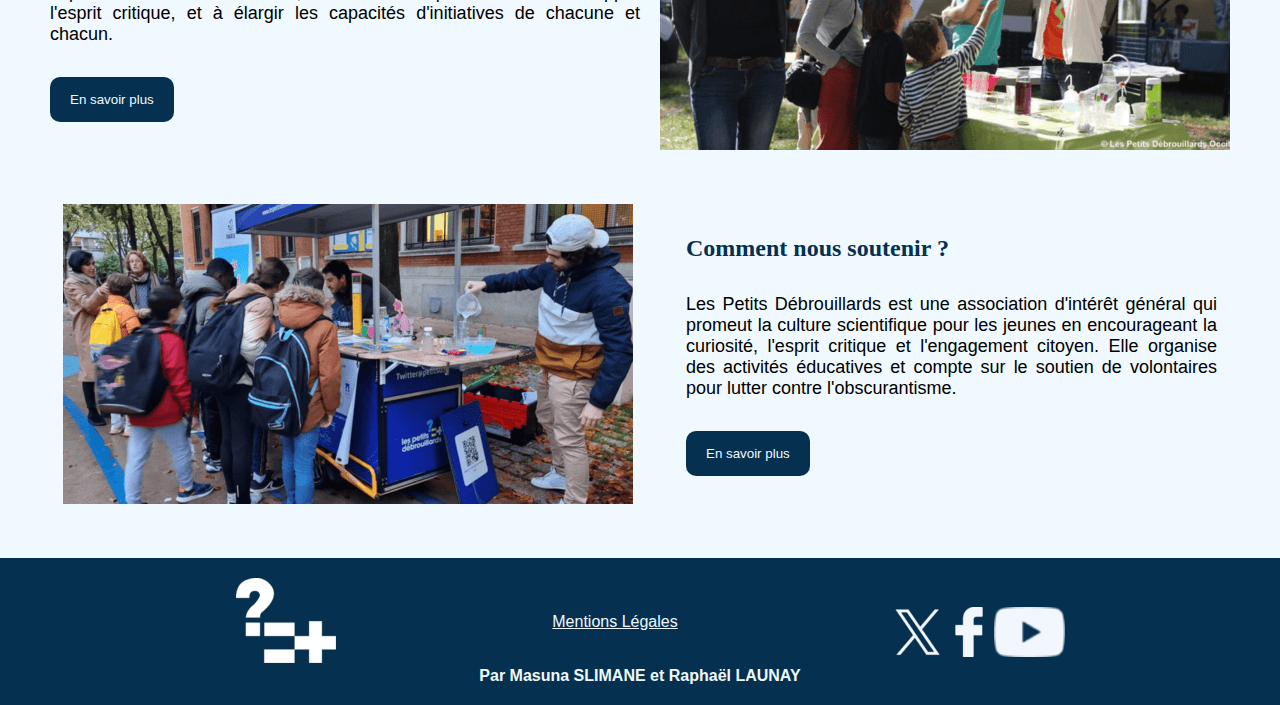
==== commit 053c9f5b: "Commit 11 - Dernier Cours" ====
--- a/Index.html
+++ b/Index.html
@@ -101,60 +101,60 @@
         </div>
     </section>
 
-    <section id="Qui"></section>
-    <h2> Qui sommes-nous ? </h2>
-    <div id="QuiG">
-        <p> Le réseau des Petits Débrouillards participe du renouveau permanent de l'éducation populaire. Par une
-            éducation aux démarches scientifiques, expérimentales et raisonnées, il contribue depuis 1986 à développer
-            l'esprit critique, et à élargir les capacités d'initiatives de chacune et chacun. </p>
-        <a href="Qui.html"> <button> En savoir plus </button> </a>
+    <section id="Qui">
+        <div id="QuiG">
+            <h2> Qui sommes-nous ? </h2>
+            <p> Le réseau des Petits Débrouillards participe du renouveau permanent de l'éducation populaire. Par une
+                éducation aux démarches scientifiques, expérimentales et raisonnées, il contribue depuis 1986 à
+                développer
+                l'esprit critique, et à élargir les capacités d'initiatives de chacune et chacun. </p>
+            <a href="Qui.html"> <button> En savoir plus </button> </a>
 
-    </div>
-    <div id="QuiD">
-        <img id="Perso" src="Images/Picto/Personnage.png">
-    </div>
+        </div>
+        <div id="QuiD">
+            <img src="Images/Science.png" />
+        </div>
+    </section>
     </section>
 
-    <section id="Images1"></section>
-    <img id="ImgDessEnf" src="Images/DessinEnfant.png" />
-    <img id="ActSci" src="Images/Science.png">
-    </section>
+    <section id="Quoi">
+        <div id="QuoiG">
+            <img src="Images/Boire.png">
+        </div>
 
-    <section id="Quoi"></section>
-    <h2> Comment nous soutenir ? </h2>
-    <p>Les Petits Débrouillards est une association d'intérêt général qui promeut la culture scientifique pour les
-        jeunes en encourageant la curiosité, l'esprit critique et l'engagement citoyen. Elle organise des activités
-        éducatives et compte sur le soutien de volontaires pour lutter contre l'obscurantisme.</p>
-    <a href="Adhesion.html"> <button> En savoir plus </button> </a>
-    </section>
-
-    <section id="Images2"></section>
-    <img id="ImgDessEnf" src="Images/Groupe.png" />
-    <img id="ActSci" src="Images/Boire.png">
+        <div id="QuoiD">
+            <h2> Comment nous soutenir ? </h2>
+            <p>Les Petits Débrouillards est une association d'intérêt général qui promeut la culture scientifique pour
+                les
+                jeunes en encourageant la curiosité, l'esprit critique et l'engagement citoyen. Elle organise des
+                activités
+                éducatives et compte sur le soutien de volontaires pour lutter contre l'obscurantisme.</p>
+            <a href="Adhesion.html"> <button> En savoir plus </button> </a>
+        </div>
     </section>
 
 
     <!--  footer -->
     <footer>
         <div id="MainFooter">
-        <section id="logo">
-            <img src="Images/Identité/LogoB.png" alt="Logo des Petits Débrouillards">
-        </section>
-        <section id="Lieu">
-            <a href="MentionsLegales.html"> Mentions Légales </a>
-        </section>
-        <section id="imgfooter">
-            <a target="_blank" href="https://twitter.com/debrouillotwit" id="logoRS">
-                <img src="Images/Identité/LogoTwitter.png" alt="Logo de X, ex-Twitter" title="LogoX" />
-            </a>
-            <a target="_blank" href="https://www.facebook.com/lespetitsdebrouillardsofficiel" id="logoRS">
-                <img src="Images/Identité/logoFacebook.png" alt="Logo de Facebook" title="Logo Facebook" />
-            </a>
-            <a target="_blank" href="https://www.youtube.com/channel/UCoTEedbBI6zQ2PW39PB2I2A" id="logoRS">
-                <img src="Images/Identité/LogoYoutube.png"/>
-            </a>
-        </section>
-    </div>
+            <section id="logo">
+                <img src="Images/Identité/LogoB.png" alt="Logo des Petits Débrouillards">
+            </section>
+            <section id="Lieu">
+                <a href="MentionsLegales.html"> Mentions Légales </a>
+            </section>
+            <section id="imgfooter">
+                <a target="_blank" href="https://twitter.com/debrouillotwit" id="logoRS">
+                    <img src="Images/Identité/LogoTwitter.png" alt="Logo de X, ex-Twitter" title="LogoX" />
+                </a>
+                <a target="_blank" href="https://www.facebook.com/lespetitsdebrouillardsofficiel" id="logoRS">
+                    <img src="Images/Identité/logoFacebook.png" alt="Logo de Facebook" title="Logo Facebook" />
+                </a>
+                <a target="_blank" href="https://www.youtube.com/channel/UCoTEedbBI6zQ2PW39PB2I2A" id="logoRS">
+                    <img src="Images/Identité/LogoYoutube.png" />
+                </a>
+            </section>
+        </div>
         <section id="credit">
             <h4> Par Masuna SLIMANE et Raphaël LAUNAY </h4>
         </section>
--- a/Index.css
+++ b/Index.css
@@ -29,6 +29,7 @@
     font-family: Cambria, Cochin, Georgia, Times, 'Times New Roman', serif;
     color: #05304f;
     display: flex;
+    text-align: center  ;
     flex-direction: row;
     justify-content: baseline;
 }
@@ -81,11 +82,6 @@
     display: flex;
     justify-content: center;
 }
-
-
-
-
-
 
 
 
@@ -111,6 +107,8 @@
     display: flex;
     flex-direction: inherit;
     justify-content: space-evenly;
+    flex-wrap: wrap;
+
 }
 
 .PitiBloc {
@@ -123,15 +121,11 @@
     margin-top: 20px;
     margin-left: 20px;
     margin-right: 20px;
+    padding: 20px;
 }
 
 h3{
     margin-bottom: 10px;
-}
-
-#Picto{
-    max-width: 150px;
-    max-height: 150px;
 }
 
 #Minia{
@@ -144,12 +138,16 @@
     display: flex;
     flex-direction: inherit;
     justify-content: space-evenly;
-}
+    flex-wrap: wrap;
+}
+
 
 .CaseActu {
     text-align: center;
     color: #eff9ff;
     background-color: #01588b;
+    min-width: 150px;
+    max-height:300px;
     max-width: 300px;
     padding: 3%;
     border-radius: 30px;
@@ -158,26 +156,65 @@
     margin-right: 20px;
 }
 
+#Qui{
+    display: flex;
+    flex-direction: row;
+    justify-content: space-evenly;
+    flex-wrap: wrap;
+}
 
 #QuiG{
-    width: 69%;
-}
-
-#QuiD{
-    width: 29%;
-}
+    width: 50%;
+    text-align: justify;
+    display: flex;
+    flex-direction: column;
+    justify-content: space-evenly;
+    padding-right: 20px;
+}
+
+#Quoi{
+    display: flex;
+    flex-direction: row;
+    justify-content: space-evenly;
+    flex-wrap: wrap;
+}
+
+#QuoiG{
+    width: 50%;
+    padding-right: 20px;
+}
+
+#QuoiD{
+    width: 45%;
+    text-align: justify;
+    display: flex;
+    flex-direction: column;
+    justify-content: space-evenly;
+}
+
 
 #Perso{
     max-height: 200px ;
 }
 
-#ActSci, #ImgDessEnf{
-    display: flex;
-    flex-direction: row;
-    max-width: 40%;
-}
-
-#ActSci{
-    align-items: end;
-    justify-content: end;
+
+#Nous, #Actus, #Qui, #Quoi{
+    margin-top: 50px;
+    margin-left: 50px;
+    margin-right: 50px;
+}
+
+#Quoi{
+    margin-bottom: 50px;
+}
+
+button{
+    color: #eff9ff;
+    border: #05304f;
+    background-color: #05304f;
+    padding-top: 15px;
+    padding-bottom: 15px;
+    padding-left: 20px;
+    padding-right: 20px;
+    border-radius: 10px;
 }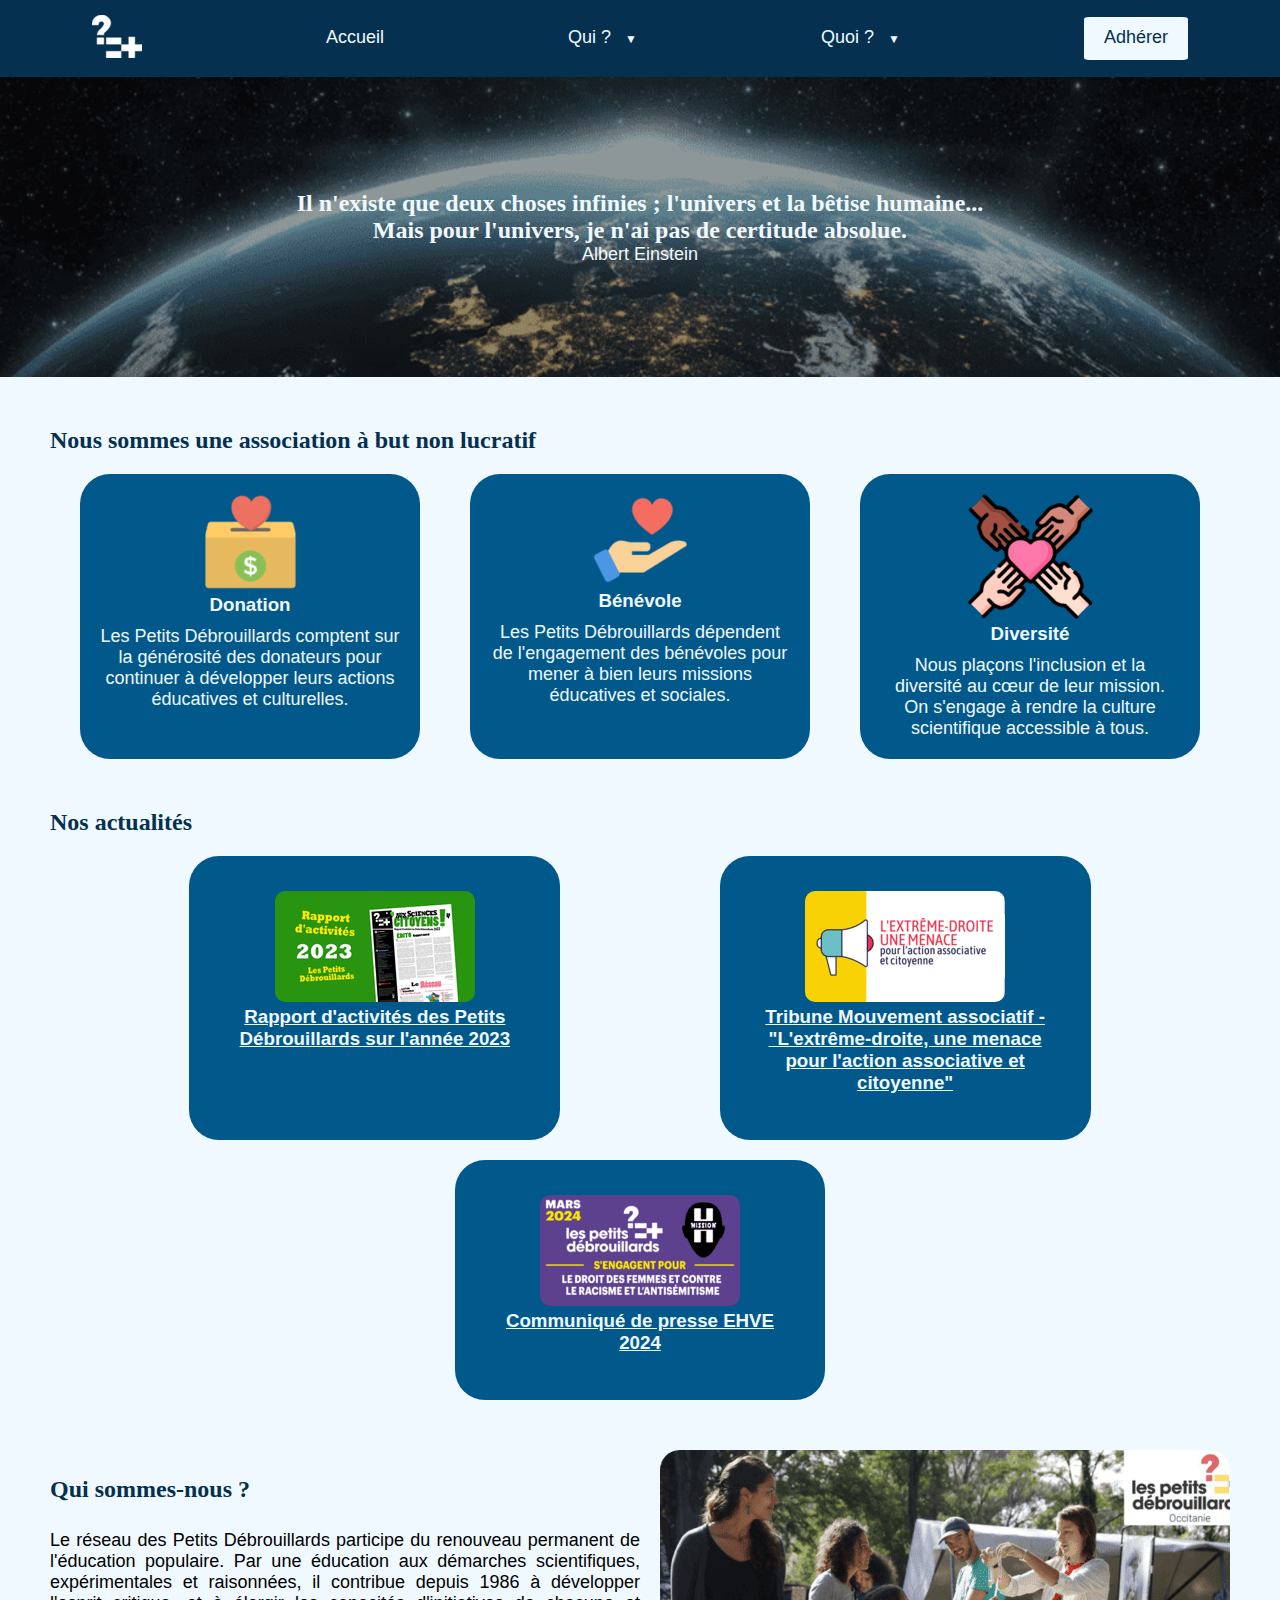
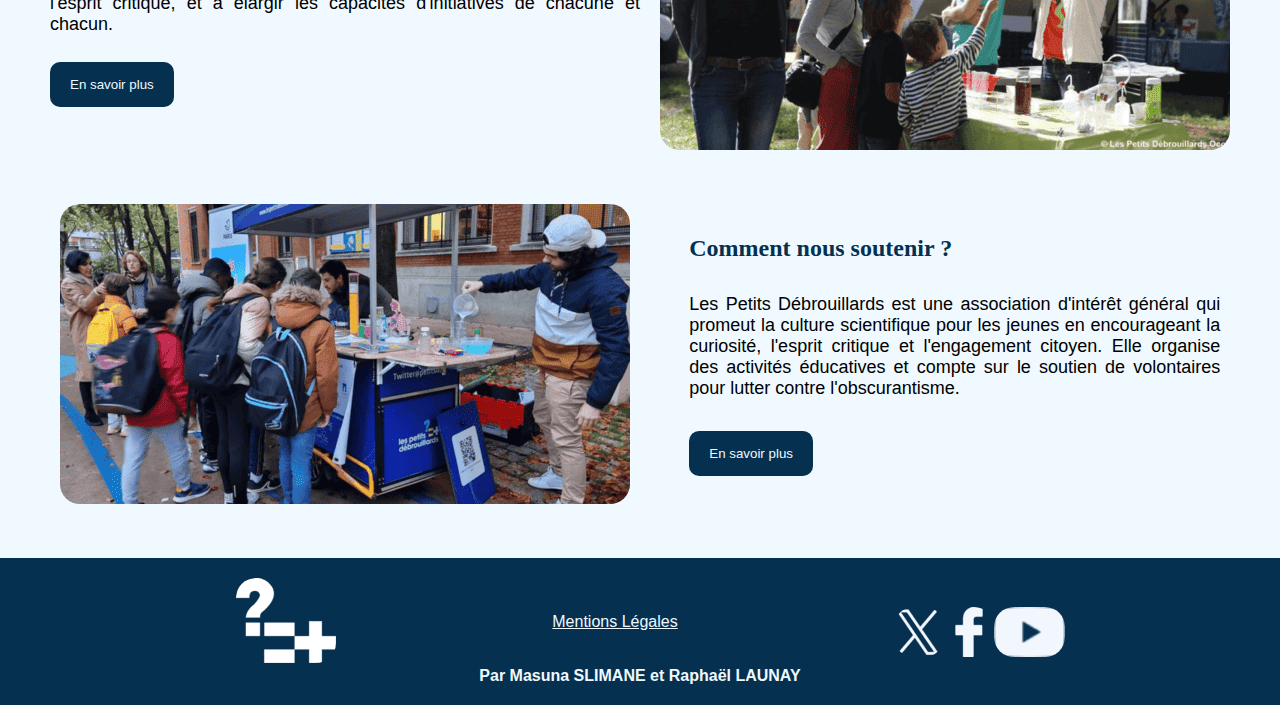
==== commit 78e20b05: "Commit 12 - Debut LightHouse" ====
--- a/Index.html
+++ b/Index.html
@@ -19,14 +19,14 @@
             <li><a href="index.html">Accueil</a></li>
             <li class="deroulant" id="menu"><a href="#"> Qui ? &ensp;</a>
                 <ul class="sous">
-                    <li><a href="Qui.html"> Qui ? </a></li>
-                    <li><a href="Mario Kart.html"> Sous menu 2 </a></li>
+                    <li><a href="Qui.html#Nous"> Découvrez-nous </a></li>
+                    <li><a href="Qui.html#Equipe"> Notre équipe </a></li>
                 </ul>
             </li>
             <li class=deroulant id="menu"> <a href="#"> Quoi ? &ensp;</a>
                 <ul class="sous">
-                    <li><a href="Quoi.html"> Quoi ? </a></li>
-                    <li><a href="Mario Kart.html"> Sous menu 2 </a></li>
+                    <li><a href="Quoi.html#Interventions"> Nos interventions </a></li>
+                    <li><a href="Quoi.html#Missions"> Nos missions </a></li>
                 </ul>
             </li>
             <li><a id="Adhésion" href="Adhesion.html"> Adhérer </a></li>
--- a/Index.css
+++ b/Index.css
@@ -8,6 +8,10 @@
     background-color: #eff9ff;
     display: flex;
     flex-direction: column;
+}
+
+img{
+    border-radius: 20px;
 }
 
 a{
@@ -170,22 +174,23 @@
     flex-direction: column;
     justify-content: space-evenly;
     padding-right: 20px;
+    margin-bottom: 20px;
 }
 
 #Quoi{
     display: flex;
     flex-direction: row;
-    justify-content: space-evenly;
+    justify-content: space-around;
     flex-wrap: wrap;
 }
 
 #QuoiG{
     width: 50%;
-    padding-right: 20px;
 }
 
 #QuoiD{
     width: 45%;
+    padding-left: 20px;
     text-align: justify;
     display: flex;
     flex-direction: column;
@@ -217,4 +222,8 @@
     padding-left: 20px;
     padding-right: 20px;
     border-radius: 10px;
+}
+
+#logoHeader{
+    border-radius: 0px;
 }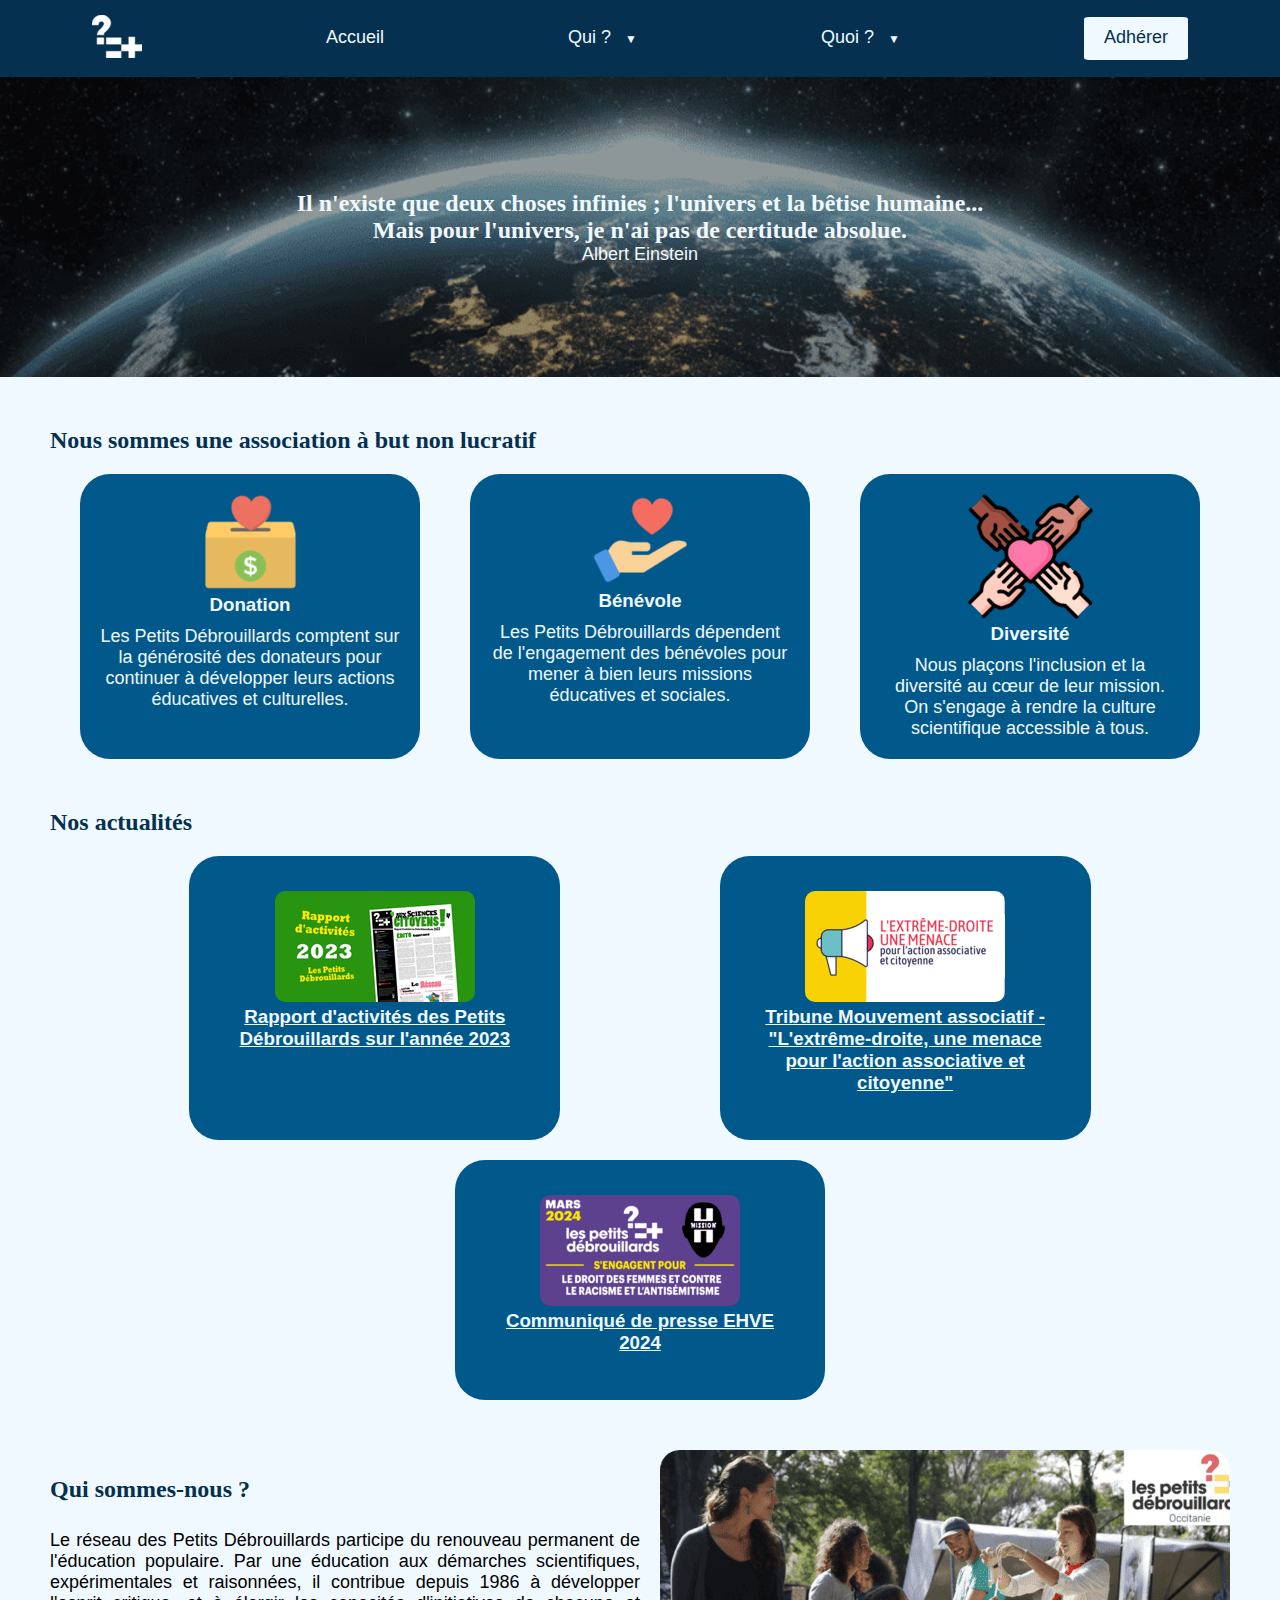
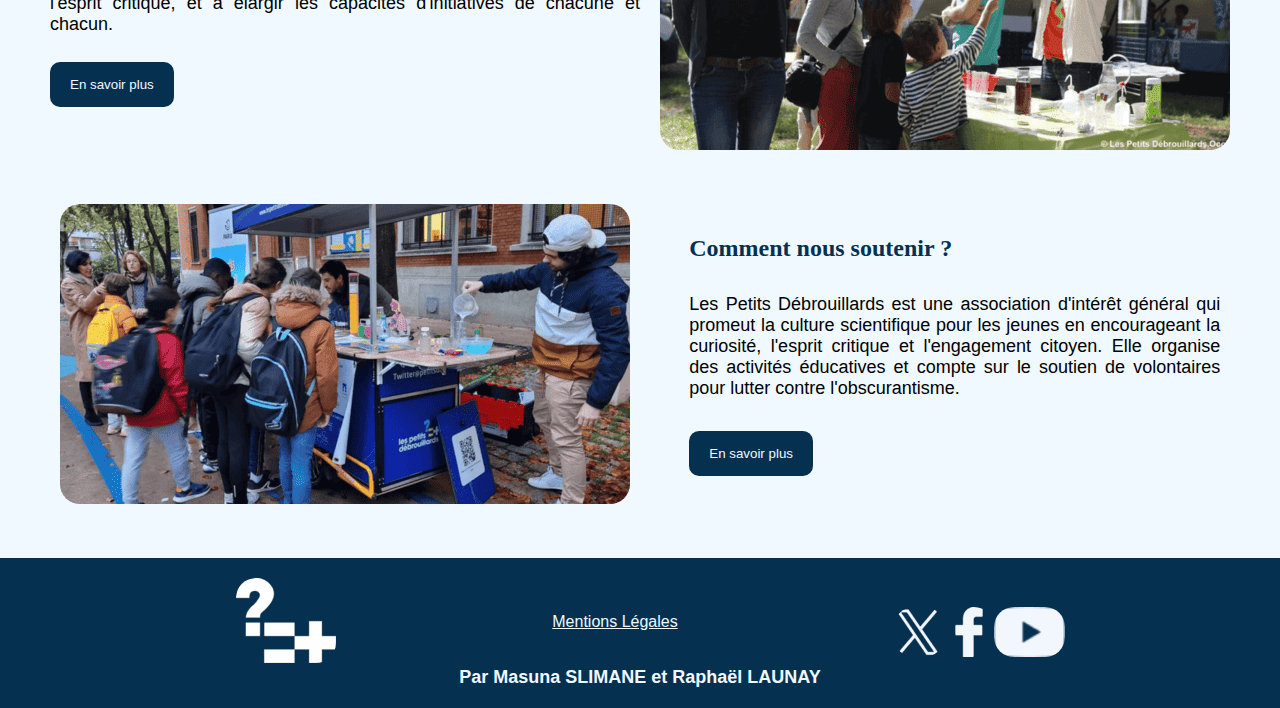
==== commit a69d5475: "Commit 13 - Fin du projet" ====
--- a/Index.html
+++ b/Index.html
@@ -15,7 +15,7 @@
     <!--  header -->
     <header>
         <nav>
-            <li><img src="Images/Identité/LogoB-Petit.png" id="logoHeader"></li>
+            <li><img src="Images/Identité/LogoB-Petit.png" id="logoHeader" alt="Logo des Petits Débrouillards"></li>
             <li><a href="index.html">Accueil</a></li>
             <li class="deroulant" id="menu"><a href="#"> Qui ? &ensp;</a>
                 <ul class="sous">
@@ -76,13 +76,13 @@
         <h2> Nos actualités </h2>
         <div id="PetitActu">
             <div class="CaseActu">
-                <img src="Images/Thumbnail/Actu1.png" id="Minia" />
+                <img src="Images/Thumbnail/Actu1.png" id="Minia" alt="Miniature du rapport d'activité des petits débrouillards"/>
                 <a href="https://www.lespetitsdebrouillards.org/Data/Ou/apd/ra_apd.pdf">
                     <h3> Rapport d'activités des Petits Débrouillards sur l'année 2023 </h3>
                 </a>
             </div>
             <div class="CaseActu">
-                <img src="Images/Thumbnail/Actu2.png" id="Minia" />
+                <img src="Images/Thumbnail/Actu2.png" id="Minia" alt="Miniature de la tribune du mouvement associatif"/>
                 <a
                     href="https://lemouvementassociatif.org/l-extreme-droite-une-menace-pour-l-action-associative-et-citoyenne-la-tribune/">
                     <h3>
@@ -91,7 +91,7 @@
                 </a>
             </div>
             <div class="CaseActu">
-                <img src="Images/Thumbnail/Actu3.png" id="Minia" />
+                <img src="Images/Thumbnail/Actu3.png" id="Minia" alt="Miniature du du Communiqué de presse d'EHVE"/>
                 <a
                     href="chrome-extension://efaidnbmnnnibpcajpcglclefindmkaj/https://www.lespetitsdebrouillards.org/Data/Ou/apd/DP_EHVE_2024.pdf">
                     <h3>
@@ -112,14 +112,14 @@
 
         </div>
         <div id="QuiD">
-            <img src="Images/Science.png" />
+            <img src="Images/Science.webp" alt="Image des Petits Débrouillards d'Occitanie en plein atelier scientifique"/>
         </div>
     </section>
     </section>
 
     <section id="Quoi">
         <div id="QuoiG">
-            <img src="Images/Boire.png">
+            <img src="Images/Boire.webp" alt="Image des Petits Débrouillards qui récoltent de l'argent en vendant des boissons">
         </div>
 
         <div id="QuoiD">
@@ -151,12 +151,12 @@
                     <img src="Images/Identité/logoFacebook.png" alt="Logo de Facebook" title="Logo Facebook" />
                 </a>
                 <a target="_blank" href="https://www.youtube.com/channel/UCoTEedbBI6zQ2PW39PB2I2A" id="logoRS">
-                    <img src="Images/Identité/LogoYoutube.png" />
+                    <img src="Images/Identité/LogoYoutube.png" alt="Logo de Youtube"/>
                 </a>
             </section>
         </div>
         <section id="credit">
-            <h4> Par Masuna SLIMANE et Raphaël LAUNAY </h4>
+            <p> Par Masuna SLIMANE et Raphaël LAUNAY </p>
         </section>
     </footer>
 
--- a/Index.css
+++ b/Index.css
@@ -83,6 +83,8 @@
 
 #credit {
     color: #eff9ff;
+    font-size: 24px;
+    font-weight: 700;
     display: flex;
     justify-content: center;
 }
@@ -90,7 +92,7 @@
 
 
 #Citation {
-    background-image: url(Images/Espace.png);
+    background-image: url(Images/Espace.webp);
     background-size: cover;
     background-position: 100%;
     height: 300px;
